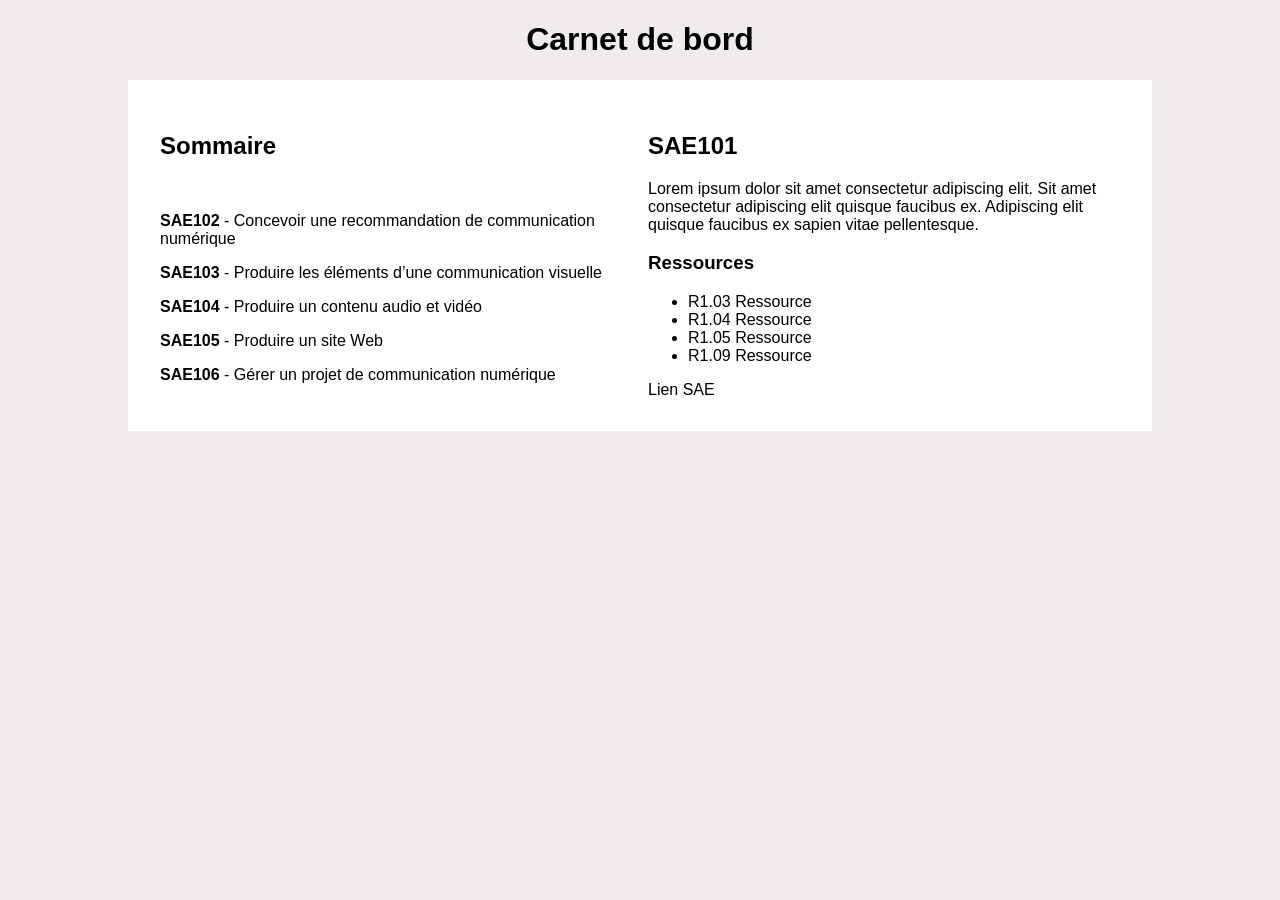
==== index.html @ c42015df "Update_19-11-25 Update" ====
<!DOCTYPE html>
<html lang="fr">
<head>
    <meta charset="UTF-8">
    <meta name="viewport" content="width=device-width, initial-scale=1.0">
    <title>Portfolio Clement</title>
    <link rel="stylesheet" href="styles/style.css">
</head>
<body>
    <header>
        <h1>Carnet de bord</h1>
    </header>
    <main>
        <div class="carnet">
            <div class="page_gauche">
                <h2>Sommaire</h2>
                <div onclick="affichage('SAE101')">
                    <a href="sae.html"></a>
                </div>
                <div>
                    <a href="#"><strong>SAE102</strong>  - Concevoir une recommandation de communication numérique</a>
                </div>
                <div>
                    <a href="#"><strong>SAE103</strong>  - Produire les éléments d’une communication visuelle</a>
                </div>
                <div>
                    <a href="#"><strong>SAE104</strong>  - Produire un contenu audio et vidéo</a>
                </div>
                <div>
                    <a href="#"><strong>SAE105</strong>  - Produire un site Web</a>
                </div>
                <div>
                    <a href="#"><strong>SAE106</strong>  - Gérer un projet de communication numérique</a>
                </div>
            </div>
            <!-- <div class="separateur"></div> -->
            <div class="page_droite">
                <h2>SAE101</h2>
                <p>Lorem ipsum dolor sit amet consectetur adipiscing elit. Sit amet consectetur adipiscing elit quisque faucibus ex. Adipiscing elit quisque faucibus ex sapien vitae pellentesque.</p>
                <!-- <div class="image img_101">
                    <img src="img/communication_numerique.jpg" alt="visuel SAE101">
                </div> -->
                <h3>Ressources</h3>
                <ul>
                    <li>R1.03 Ressource</li>
                    <li>R1.04 Ressource</li>
                    <li>R1.05 Ressource</li>
                    <li>R1.09 Ressource</li>
                </ul>
                <a href="#">
                    <div>Lien SAE</div>
                </a>
            </div>
        </div>
    </main>
    <script src="js/dataSAE.js"></script>
    <script src="js/script.js"></script>
</body>
</html>
---- styles/style.css ----
body {
    margin: 0;
    background-color: #F0ECEC;
    font-family: helvetica;
}

a {
    text-decoration: none;
    color: #000;
}

img {
    width: 100%;
}

h1 {
    text-align: center;
}

.carnet {
    background-color: #fff;
    margin: auto;
    margin-left: 128px;
    margin-right: 128px;
    padding: 32px;
    width: fit-content;
    display: flex;
    gap: 16px;
}

.page_gauche {
    width: 50%;
    display: flex;
    flex-direction: column;
    gap: 16px;
}

.page_droite {
    width: 50%;
}

.separateur {
    width: 8px;
    border: dotted 2px #000;
}

.img_101 {
    width: 128px;
}
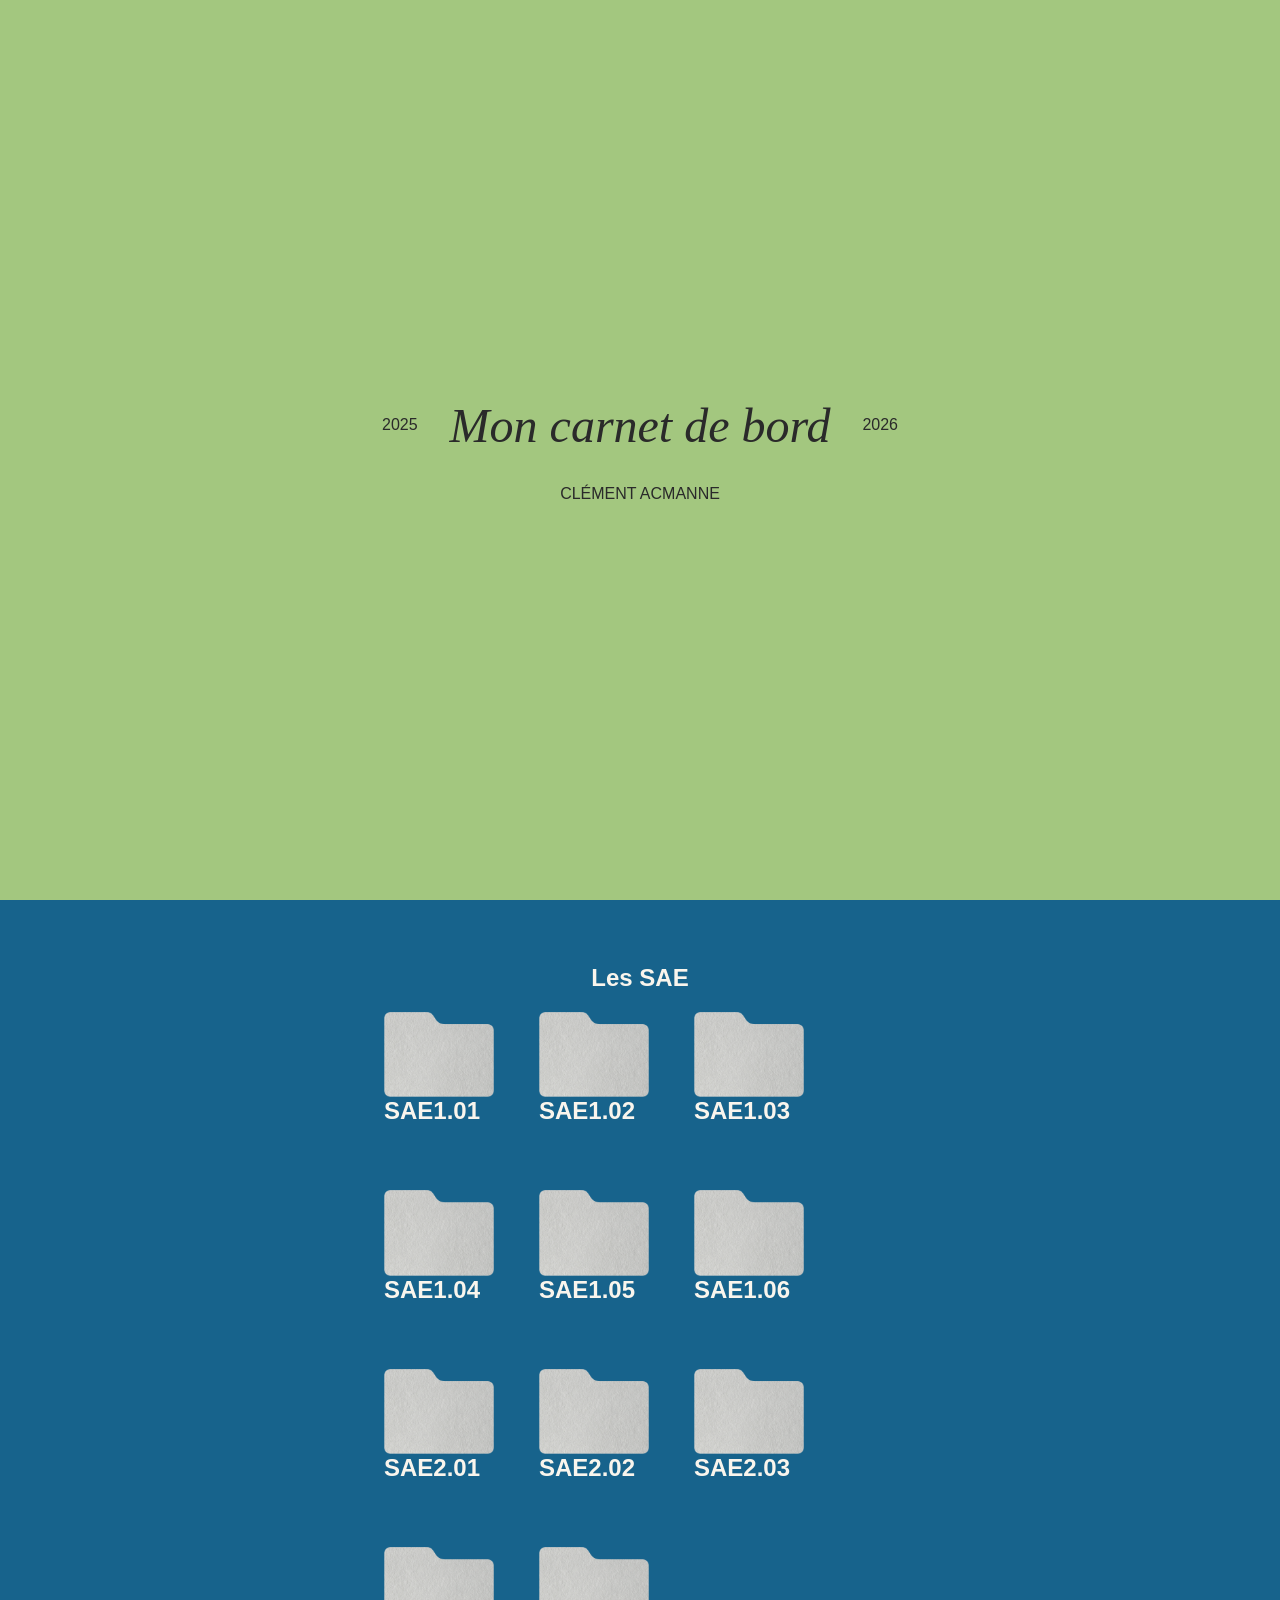
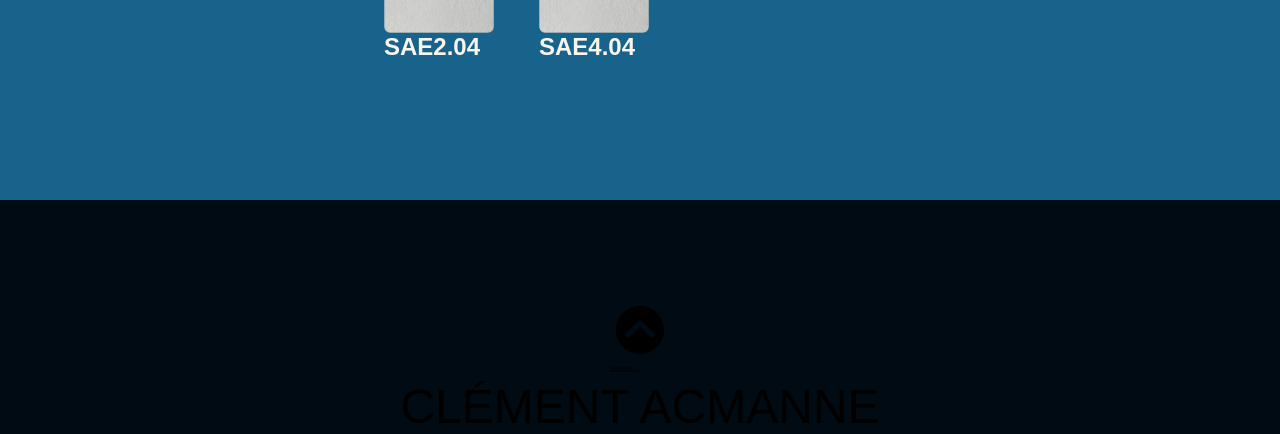
==== commit 56875bcb: "Update_30-11-25 Update" ====
--- a/index.html
+++ b/index.html
@@ -1,59 +1,55 @@
 <!DOCTYPE html>
 <html lang="fr">
+
 <head>
     <meta charset="UTF-8">
     <meta name="viewport" content="width=device-width, initial-scale=1.0">
-    <title>Portfolio Clement</title>
+    <title>Carnet de bord</title>
+    <link rel="preconnect" href="https://fonts.googleapis.com">
+    <link rel="preconnect" href="https://fonts.gstatic.com" crossorigin>
+    <link
+        href="https://fonts.googleapis.com/css2?family=DM+Sans:ital,opsz,wght@0,9..40,100..1000;1,9..40,100..1000&family=Playfair+Display:ital,wght@0,400..900;1,400..900&display=swap"
+        rel="stylesheet">
     <link rel="stylesheet" href="styles/style.css">
+    <link rel="stylesheet" href="styles/index.css">
 </head>
+
 <body>
-    <header>
-        <h1>Carnet de bord</h1>
-    </header>
-    <main>
-        <div class="carnet">
-            <div class="page_gauche">
-                <h2>Sommaire</h2>
-                <div onclick="affichage('SAE101')">
-                    <a href="sae.html"></a>
+    <header class="flex" id="scroll_haut">
+        <a href="#scroll_zone_sae">
+            <div class="zone_titre flex">
+                <div class="date">
+                    2025
                 </div>
-                <div>
-                    <a href="#"><strong>SAE102</strong>  - Concevoir une recommandation de communication numérique</a>
+                <div class="titre">
+                    Mon carnet de bord
                 </div>
-                <div>
-                    <a href="#"><strong>SAE103</strong>  - Produire les éléments d’une communication visuelle</a>
-                </div>
-                <div>
-                    <a href="#"><strong>SAE104</strong>  - Produire un contenu audio et vidéo</a>
-                </div>
-                <div>
-                    <a href="#"><strong>SAE105</strong>  - Produire un site Web</a>
-                </div>
-                <div>
-                    <a href="#"><strong>SAE106</strong>  - Gérer un projet de communication numérique</a>
+                <div class="date">
+                    2026
                 </div>
             </div>
-            <!-- <div class="separateur"></div> -->
-            <div class="page_droite">
-                <h2>SAE101</h2>
-                <p>Lorem ipsum dolor sit amet consectetur adipiscing elit. Sit amet consectetur adipiscing elit quisque faucibus ex. Adipiscing elit quisque faucibus ex sapien vitae pellentesque.</p>
-                <!-- <div class="image img_101">
-                    <img src="img/communication_numerique.jpg" alt="visuel SAE101">
-                </div> -->
-                <h3>Ressources</h3>
-                <ul>
-                    <li>R1.03 Ressource</li>
-                    <li>R1.04 Ressource</li>
-                    <li>R1.05 Ressource</li>
-                    <li>R1.09 Ressource</li>
-                </ul>
-                <a href="#">
-                    <div>Lien SAE</div>
-                </a>
-            </div>
+        </a>
+        <div class="nom">
+            CLÉMENT ACMANNE
+        </div>
+    </header>
+    <main id="scroll_zone_sae">
+        <h2 class="titre_zone_sae">Les SAE</h2>
+        <div class="zone_sae">
         </div>
     </main>
+    <footer>
+        <a href="#scroll_haut">
+            <div class="img_fleche_haut">
+                <img src="img/noun-up-3617611.svg" alt="">
+            </div>
+        </a>
+        <div class="nom_footer">
+            CLÉMENT ACMANNE
+        </div>
+    </footer>
     <script src="js/dataSAE.js"></script>
     <script src="js/script.js"></script>
 </body>
+
 </html>
--- a/styles/style.css
+++ b/styles/style.css
@@ -1,49 +1,31 @@
+html {
+    scroll-behavior: smooth;
+}
+
 body {
     margin: 0;
-    background-color: #F0ECEC;
-    font-family: helvetica;
+    font-family: "DM Sans", sans-serif;
+}
+
+h1 {
+    margin: 0;
+}
+
+.flex {
+    display: flex;
+    align-items: center;
+    gap: 32px;
 }
 
 a {
     text-decoration: none;
-    color: #000;
+    color: #F9F5ED;
+}
+
+h2 {
+    margin-top: 0px;
 }
 
 img {
     width: 100%;
 }
-
-h1 {
-    text-align: center;
-}
-
-.carnet {
-    background-color: #fff;
-    margin: auto;
-    margin-left: 128px;
-    margin-right: 128px;
-    padding: 32px;
-    width: fit-content;
-    display: flex;
-    gap: 16px;
-}
-
-.page_gauche {
-    width: 50%;
-    display: flex;
-    flex-direction: column;
-    gap: 16px;
-}
-
-.page_droite {
-    width: 50%;
-}
-
-.separateur {
-    width: 8px;
-    border: dotted 2px #000;
-}
-
-.img_101 {
-    width: 128px;
-}
--- a/styles/index.css
+++ b/styles/index.css
@@ -0,0 +1,68 @@
+header {
+    margin: auto;
+    justify-content: center;
+    flex-direction: column;
+    min-height: 100vh;
+    max-height: 100vh;
+    color: #2A2A2A;
+    /*background-color: #2A2A2A;*/
+    background-color: #A3C77F;
+    /*background-color: #F9F5ED;*/
+}
+
+header>a {
+    color: #2A2A2A;
+}
+
+main {
+    background-color: #17638C;
+    color: #F9F5ED;
+    min-height: 100vh;
+    max-height: 100vh;
+}
+
+.zone_sae {
+    display: flex;
+    justify-content:flex-start;
+    margin: auto;
+    gap: 45px;
+    width: 40%;
+    flex-wrap: wrap;
+}
+
+.titre_zone_sae {
+    padding-top: 64px;
+    text-align: center;
+}
+
+.img_dossier {
+    width: 110px;
+}
+
+.dossier {
+    display: flex;
+    flex-direction: column;
+    justify-content: center;
+}
+
+.titre {
+    font-family: "Playfair Display", serif;
+    font-style: italic;
+    font-size: 48px;
+}
+
+footer {
+    padding: 100px 100px 0px 100px;
+    background-color: #010B13;
+}
+
+.nom_footer {
+    font-size: 48px;
+    text-align: center;
+    margin: 0px;
+}
+
+.img_fleche_haut {
+    width: 60px;
+    margin: auto;
+}
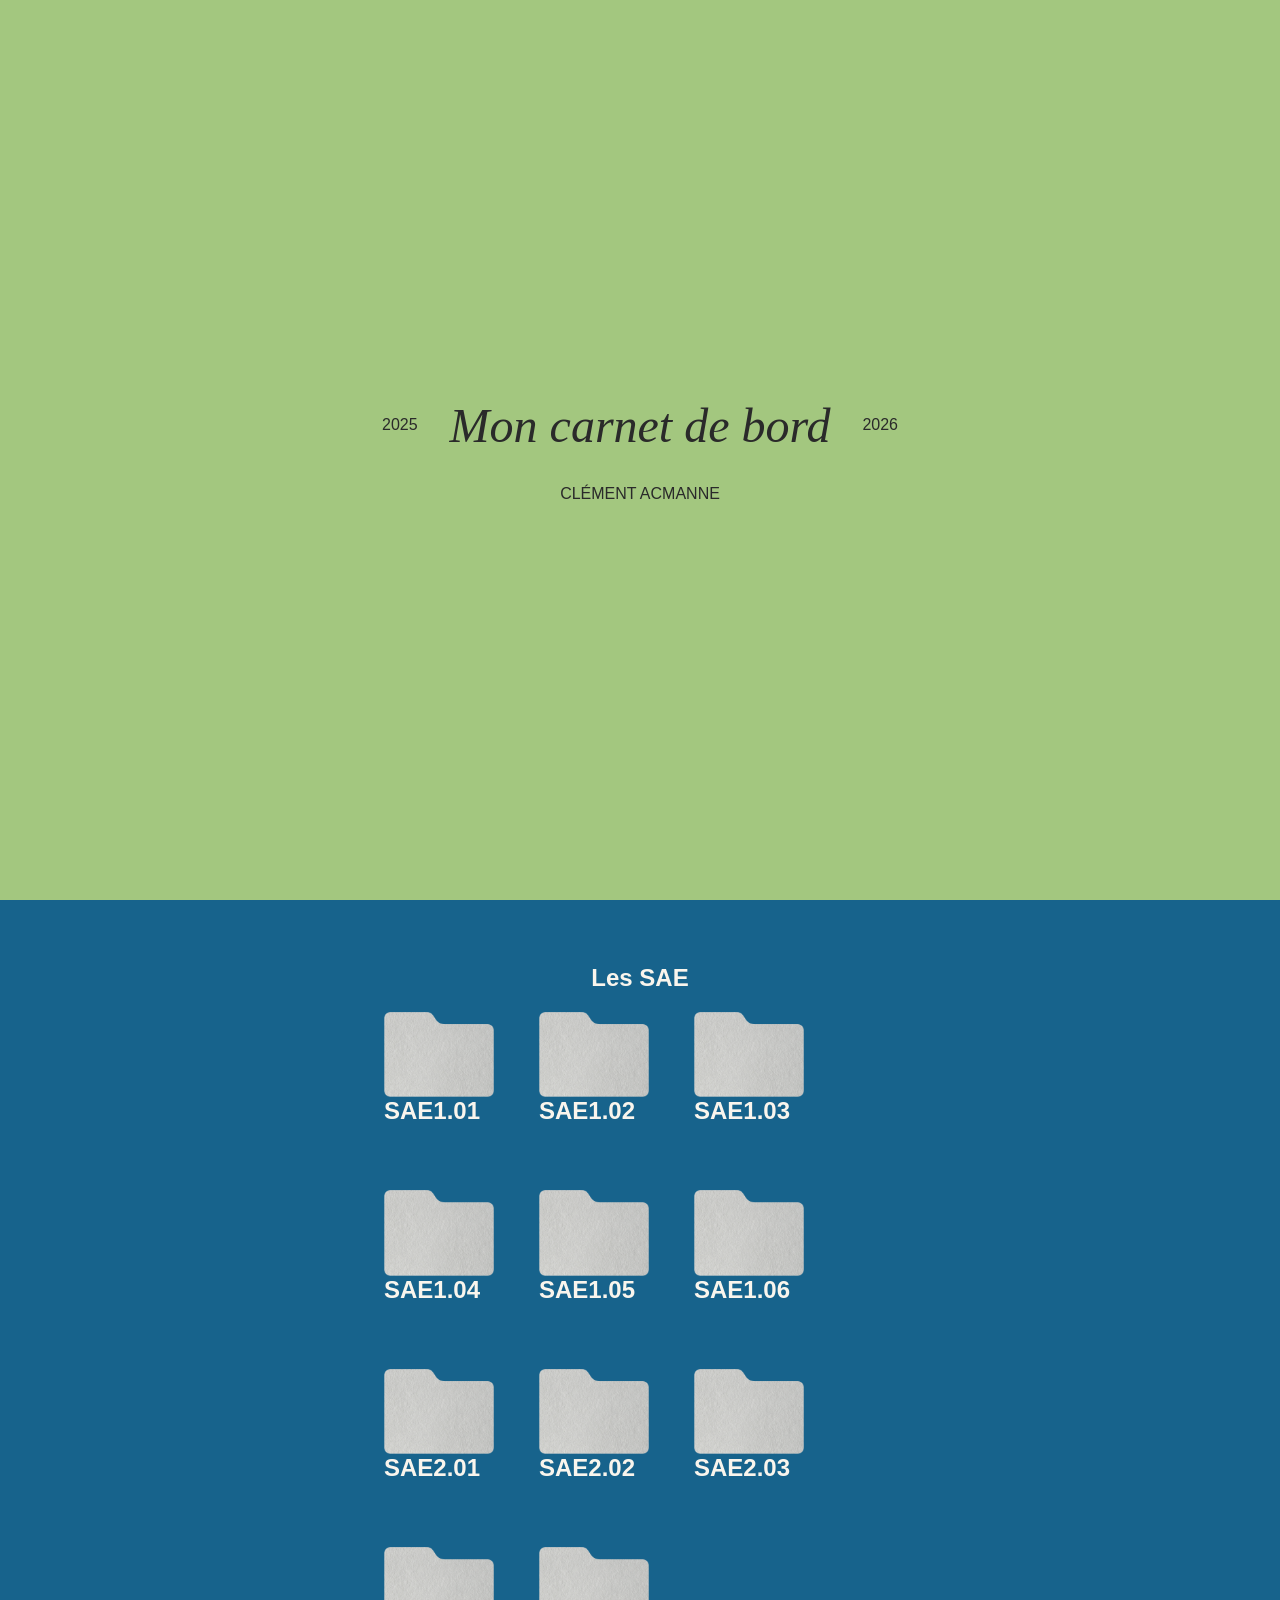
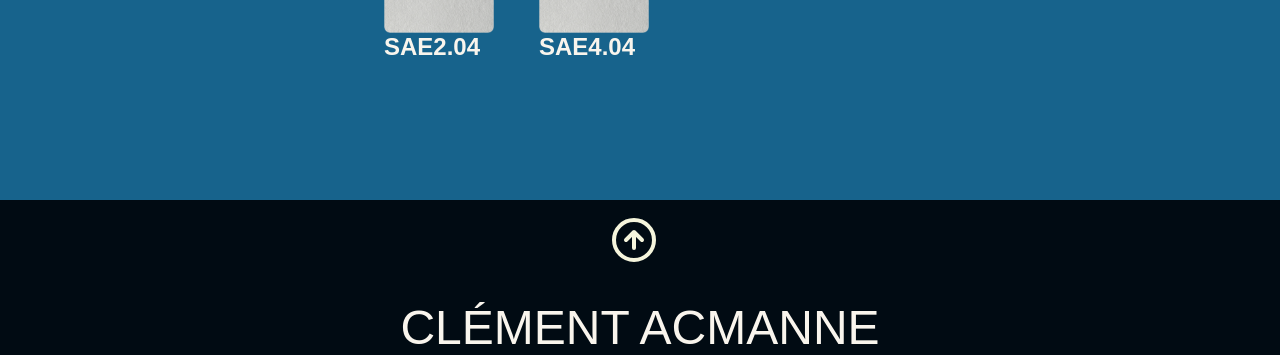
==== commit 2da76efc: "Update_04-12-2025 update" ====
--- a/index.html
+++ b/index.html
@@ -41,7 +41,7 @@
     <footer>
         <a href="#scroll_haut">
             <div class="img_fleche_haut">
-                <img src="img/noun-up-3617611.svg" alt="">
+               <svg xmlns="http://www.w3.org/2000/svg" width="48" height="48" viewBox="0 0 24 24" fill="none" stroke="#F5F5DC" stroke-width="2" stroke-linecap="round" stroke-linejoin="round"><circle cx="12" cy="12" r="10"/><path d="M16 12l-4-4-4 4M12 16V9"/></svg> 
             </div>
         </a>
         <div class="nom_footer">
--- a/styles/index.css
+++ b/styles/index.css
@@ -23,7 +23,7 @@
 
 .zone_sae {
     display: flex;
-    justify-content:flex-start;
+    justify-content: flex-start;
     margin: auto;
     gap: 45px;
     width: 40%;
@@ -39,6 +39,14 @@
     width: 110px;
 }
 
+.img_dossier:hover {
+    box-shadow: 1px 1px 3px rgba(255, 255, 255, 0.03),
+        4px 4px 11px rgba(255, 255, 255, 0.06),
+        9px 9px 24px rgba(255, 255, 255, 0.08),
+        16px 16px 42px rgba(255, 255, 255, 0.11),
+        25px 25px 66px rgba(255, 255, 255, 0.14);
+}
+
 .dossier {
     display: flex;
     flex-direction: column;
@@ -52,8 +60,9 @@
 }
 
 footer {
-    padding: 100px 100px 0px 100px;
+    padding: 16px 100px 0px 100px;
     background-color: #010B13;
+    color: #F9F5ED;
 }
 
 .nom_footer {
@@ -65,4 +74,5 @@
 .img_fleche_haut {
     width: 60px;
     margin: auto;
+    margin-bottom: 32px;
 }
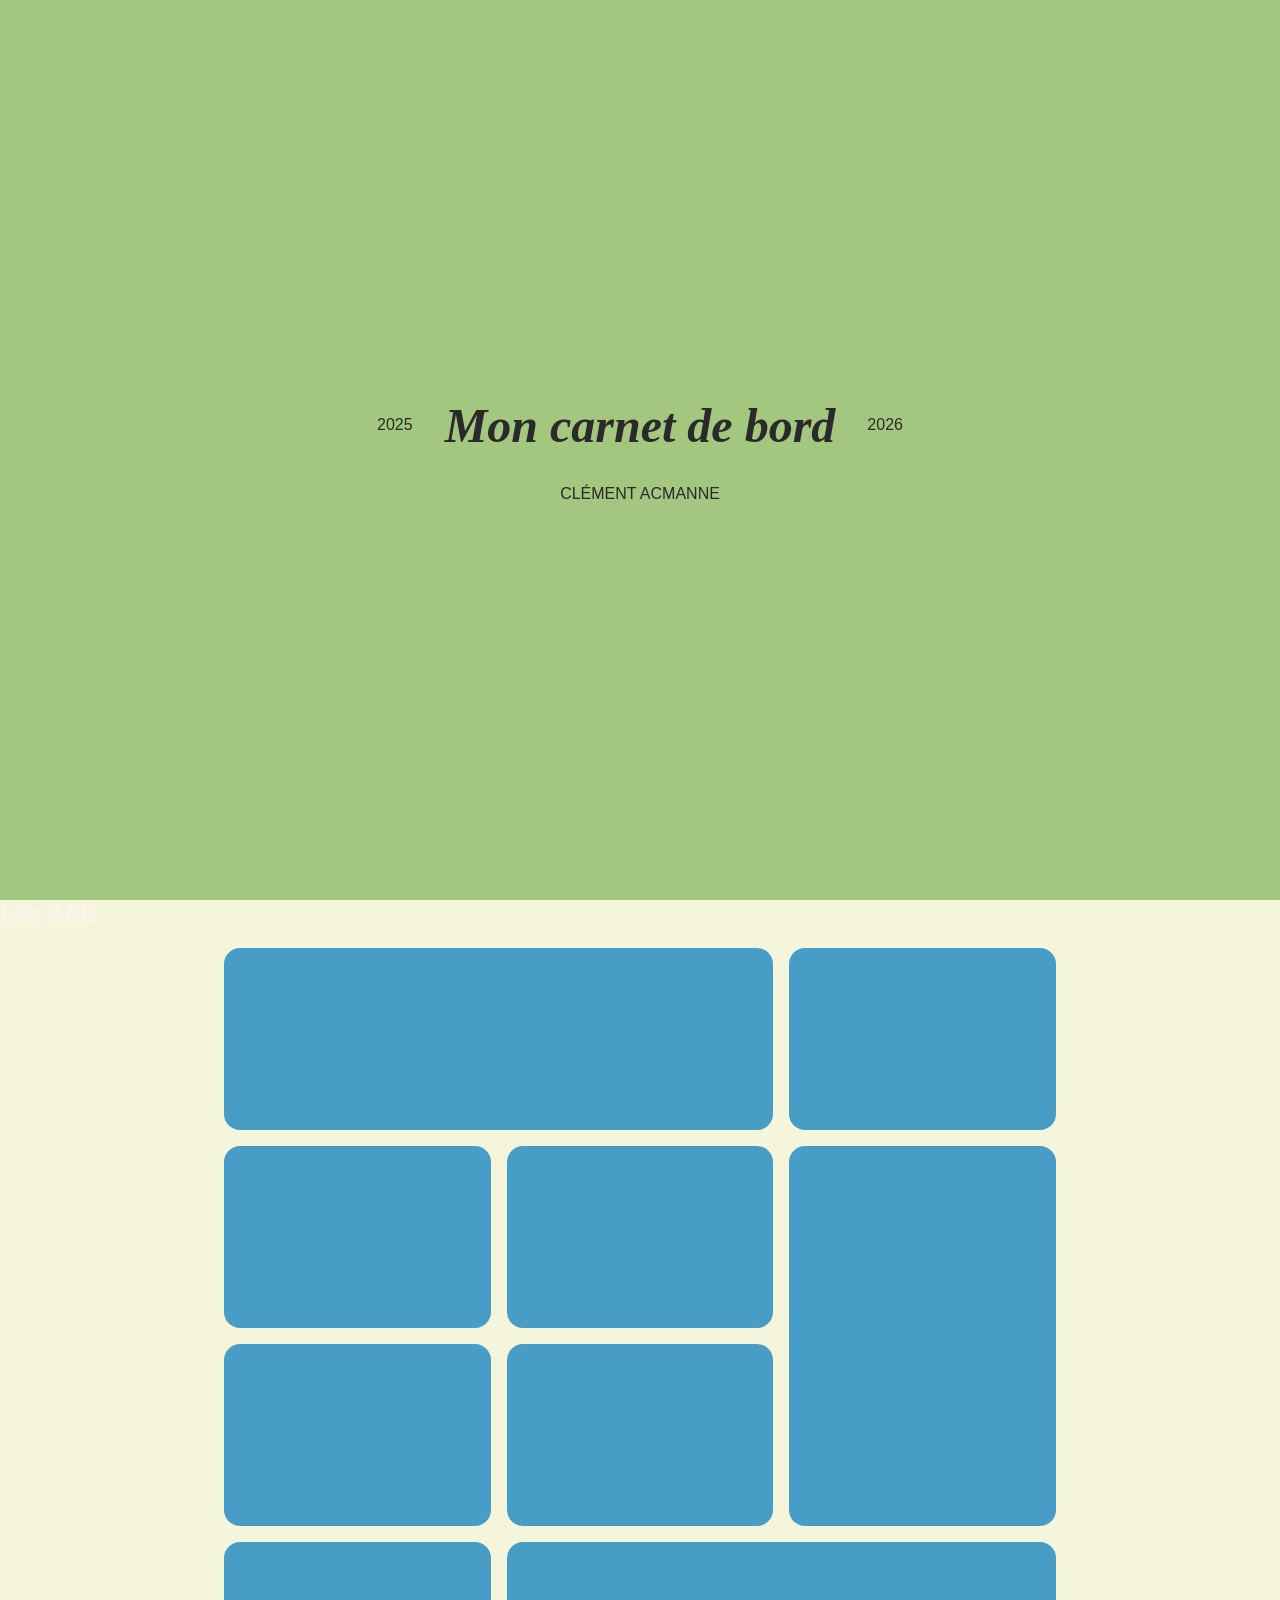
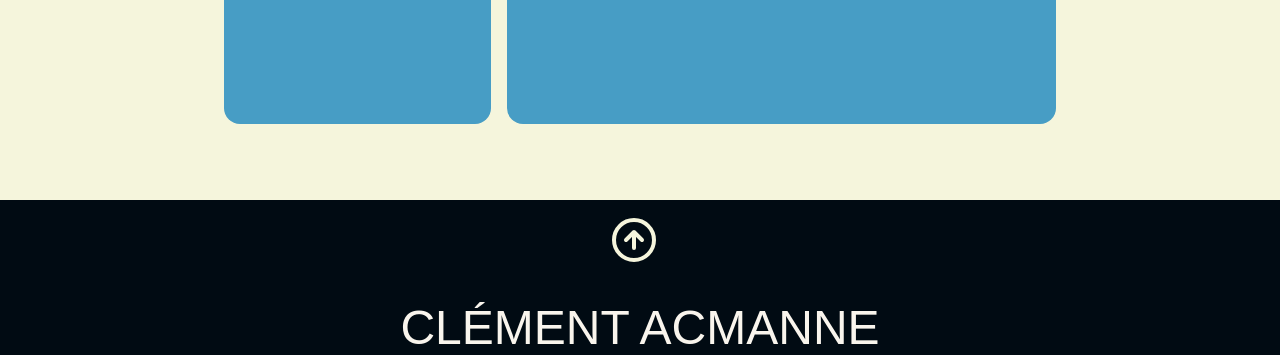
==== commit 03c639e0: "update_25-12-2025 update..." ====
--- a/index.html
+++ b/index.html
@@ -21,9 +21,7 @@
                 <div class="date">
                     2025
                 </div>
-                <div class="titre">
-                    Mon carnet de bord
-                </div>
+                <h1>Mon carnet de bord</h1>
                 <div class="date">
                     2026
                 </div>
@@ -35,7 +33,17 @@
     </header>
     <main id="scroll_zone_sae">
         <h2 class="titre_zone_sae">Les SAE</h2>
-        <div class="zone_sae">
+        <div class="zone_sae"></div>
+        <div class="grille_sae">
+            <div class="case bandeau"></div>
+            <div class="case compacte"></div>
+            <div class="case compacte"></div>
+            <div class="case compacte"></div>
+            <div class="case portrait"></div>
+            <div class="case compacte"></div>
+            <div class="case compacte"></div>
+            <div class="case compacte"></div>
+            <div class="case bandeau"></div>
         </div>
     </main>
     <footer>
--- a/styles/index.css
+++ b/styles/index.css
@@ -1,7 +1,8 @@
 header {
-    margin: auto;
+    display: flex;
     justify-content: center;
     flex-direction: column;
+    margin: auto;
     min-height: 100vh;
     max-height: 100vh;
     color: #2A2A2A;
@@ -14,19 +15,27 @@
     color: #2A2A2A;
 }
 
+h1 {
+    font-family: "Playfair Display", serif;
+    font-style: italic;
+    font-size: 48px;
+}
+
 main {
-    background-color: #17638C;
+    background-color: #F5F5DC;
+    /*background-image: linear-gradient(#A3C77F,#17638C);*/
     color: #F9F5ED;
     min-height: 100vh;
-    max-height: 100vh;
+    max-height: fit-content;
 }
 
+/*
 .zone_sae {
     display: flex;
     justify-content: flex-start;
     margin: auto;
     gap: 45px;
-    width: 40%;
+    width: 50%;
     flex-wrap: wrap;
 }
 
@@ -40,11 +49,7 @@
 }
 
 .img_dossier:hover {
-    box-shadow: 1px 1px 3px rgba(255, 255, 255, 0.03),
-        4px 4px 11px rgba(255, 255, 255, 0.06),
-        9px 9px 24px rgba(255, 255, 255, 0.08),
-        16px 16px 42px rgba(255, 255, 255, 0.11),
-        25px 25px 66px rgba(255, 255, 255, 0.14);
+    filter: drop-shadow(3px 5px 11px #f9f5ed);
 }
 
 .dossier {
@@ -52,11 +57,40 @@
     flex-direction: column;
     justify-content: center;
 }
+*/
+/****************************/
+/*     Zone SAE             */
+/****************************/
 
-.titre {
-    font-family: "Playfair Display", serif;
-    font-style: italic;
-    font-size: 48px;
+.grille_sae {
+    margin: 0 auto;
+    display: grid;
+    grid-template-columns: repeat(3, 1fr);
+    gap: 16px;
+    grid-auto-rows: 50px;
+    width: 65vw;
+}
+
+.case {
+    background-color:#479dc5;
+    padding: 8px;
+    border-radius: 16px;
+    display: flex;
+}
+
+.compacte {
+    grid-row: span 3;
+    grid-column: span 1;
+}
+
+.portrait {
+    grid-row: span 6;
+    grid-column: span 1;
+}
+
+.bandeau {
+    grid-row: span 3;
+    grid-column: span 2;
 }
 
 footer {
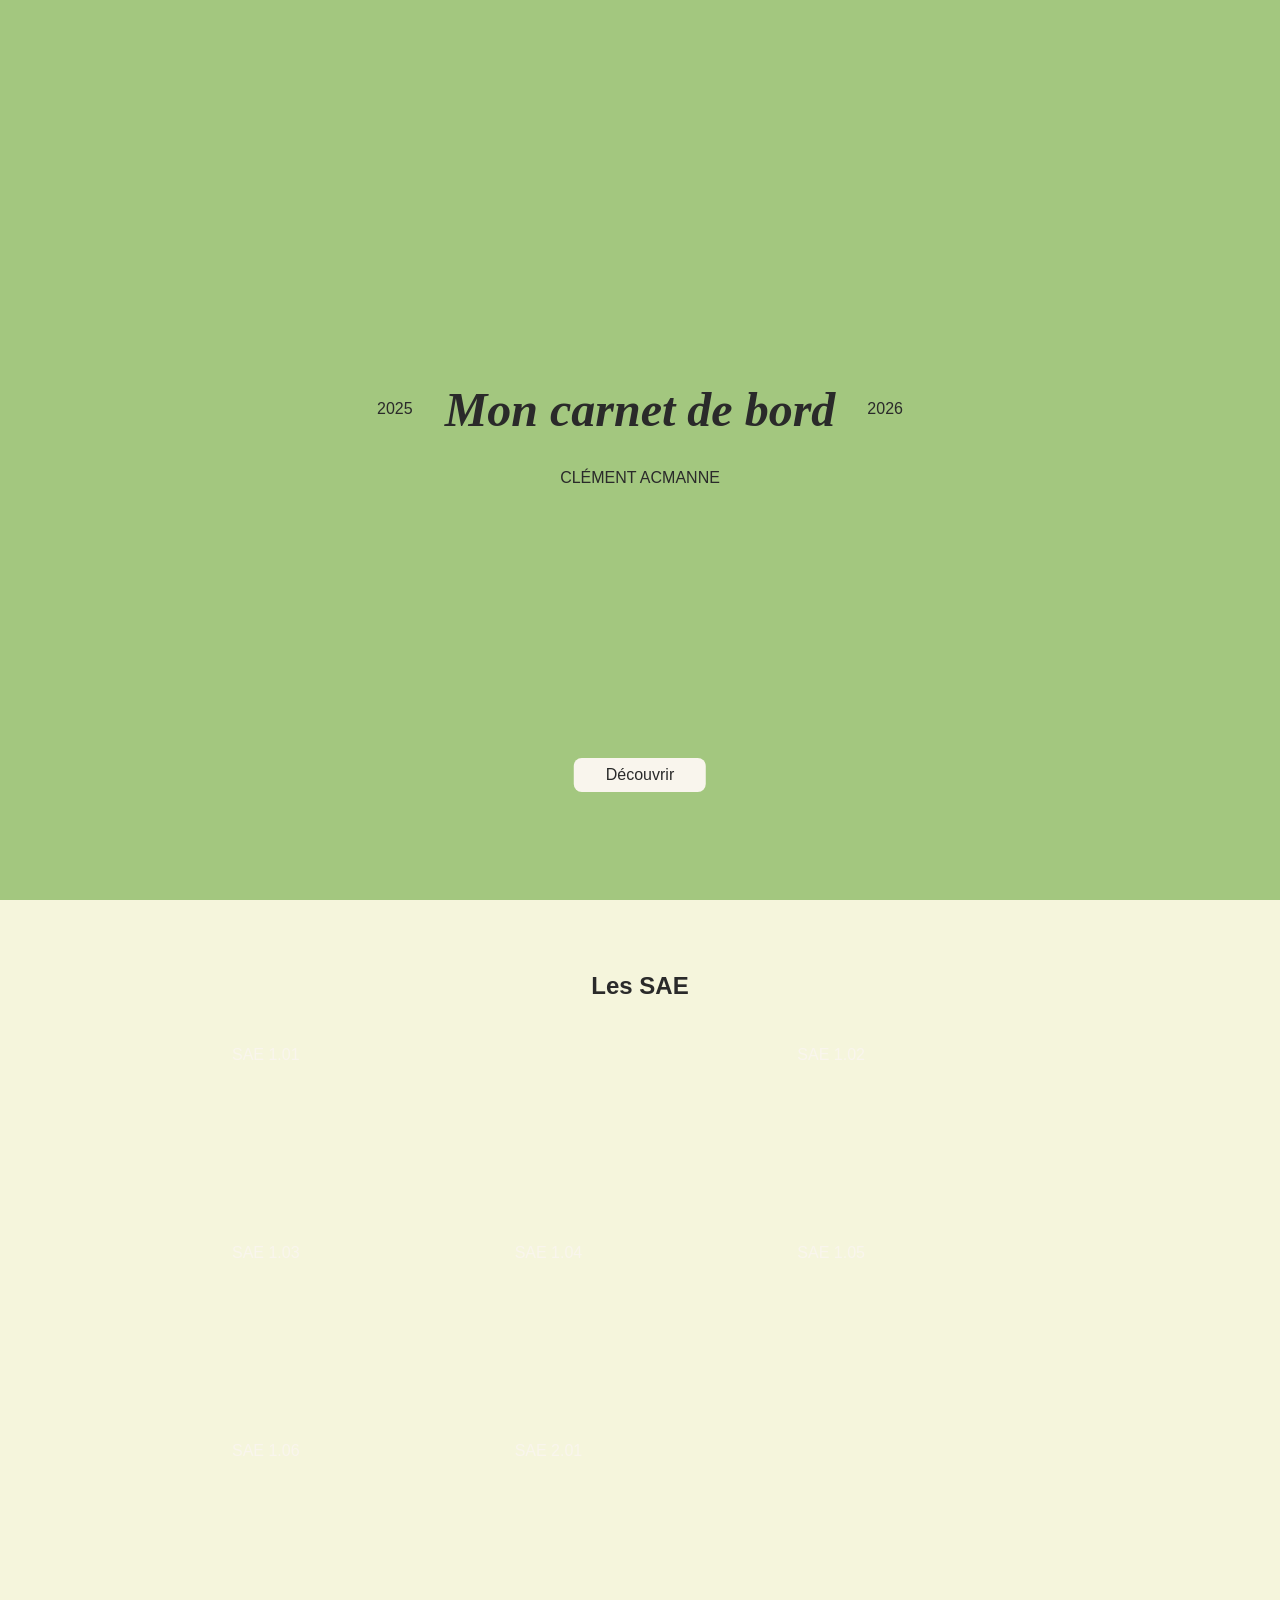
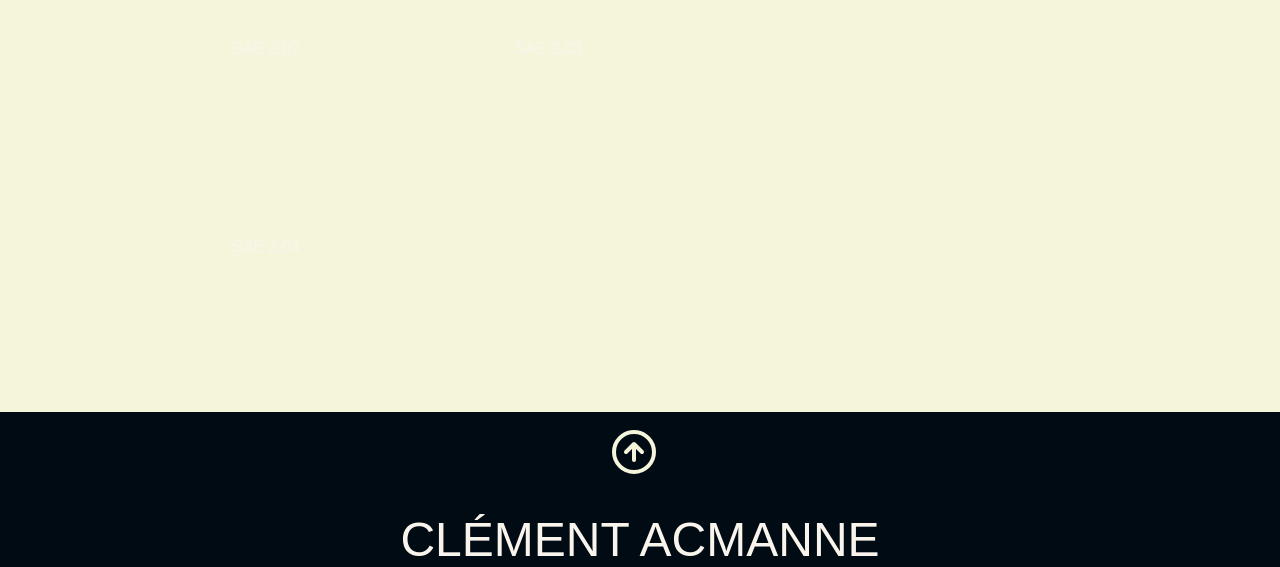
==== commit f37489ee: "update_25-12-2025-21h30 Update" ====
--- a/index.html
+++ b/index.html
@@ -15,49 +15,83 @@
 </head>
 
 <body>
-    <header class="flex" id="scroll_haut">
-        <a href="#scroll_zone_sae">
-            <div class="zone_titre flex">
-                <div class="date">
-                    2025
-                </div>
-                <h1>Mon carnet de bord</h1>
-                <div class="date">
-                    2026
-                </div>
+
+    <header class="flex" id="header">
+        <div class="zone_titre flex">
+            <div>
+                2025
+            </div>
+            <h1>Mon carnet de bord</h1>
+            <div>
+                2026
+            </div>
+        </div>
+        <div>
+            CLÉMENT ACMANNE
+        </div>
+        <a href="#zone_sae">
+            <div class="bouton_decouvrir">
+                Découvrir
             </div>
         </a>
-        <div class="nom">
-            CLÉMENT ACMANNE
-        </div>
+
     </header>
-    <main id="scroll_zone_sae">
+
+    <main id="zone_sae">
         <h2 class="titre_zone_sae">Les SAE</h2>
         <div class="zone_sae"></div>
         <div class="grille_sae">
-            <div class="case bandeau"></div>
-            <div class="case compacte"></div>
-            <div class="case compacte"></div>
-            <div class="case compacte"></div>
-            <div class="case portrait"></div>
-            <div class="case compacte"></div>
-            <div class="case compacte"></div>
-            <div class="case compacte"></div>
-            <div class="case bandeau"></div>
+            <a href="sae.html?sae=SAE1.01" class="case bandeau">
+                SAE 1.01
+            </a>
+            <a href="sae.html?sae=SAE1.02" class="case compacte">
+                SAE 1.02
+            </a>
+            <a href="sae.html?sae=SAE1.03" class="case compacte">
+                SAE 1.03
+            </a>
+            <a href="sae.html?sae=SAE1.04" class="case compacte">
+                SAE 1.04
+            </a>
+            <a href="sae.html?sae=SAE1.05" class="case portrait">
+                SAE 1.05
+            </a>
+            <a href="sae.html?sae=SAE1.06" class="case compacte">
+                SAE 1.06
+            </a>
+            <a href="sae.html?sae=SAE2.01" class="case compacte">
+                SAE 2.01
+            </a>
+            <a href="sae.html?sae=SAE2.02" class="case compacte">
+                SAE 2.02
+            </a>
+            <a href="sae.html?sae=SAE2.03" class="case bandeau">
+                SAE 2.03
+            </a>
+            <a href="sae.html?sae=SAE2.04" class="case bandeau">
+                SAE 2.04
+            </a>
         </div>
     </main>
+
     <footer>
-        <a href="#scroll_haut">
+        <a href="#header">
             <div class="img_fleche_haut">
-               <svg xmlns="http://www.w3.org/2000/svg" width="48" height="48" viewBox="0 0 24 24" fill="none" stroke="#F5F5DC" stroke-width="2" stroke-linecap="round" stroke-linejoin="round"><circle cx="12" cy="12" r="10"/><path d="M16 12l-4-4-4 4M12 16V9"/></svg> 
+                <svg xmlns="http://www.w3.org/2000/svg" width="48" height="48" viewBox="0 0 24 24" fill="none"
+                    stroke="#F5F5DC" stroke-width="2" stroke-linecap="round" stroke-linejoin="round">
+                    <circle cx="12" cy="12" r="10" />
+                    <path d="M16 12l-4-4-4 4M12 16V9" />
+                </svg>
             </div>
         </a>
         <div class="nom_footer">
             CLÉMENT ACMANNE
         </div>
     </footer>
+
     <script src="js/dataSAE.js"></script>
     <script src="js/script.js"></script>
+
 </body>
 
 </html>
--- a/styles/style.css
+++ b/styles/style.css
@@ -11,11 +11,13 @@
     margin: 0;
 }
 
+
 .flex {
     display: flex;
     align-items: center;
     gap: 32px;
 }
+
 
 a {
     text-decoration: none;
--- a/styles/index.css
+++ b/styles/index.css
@@ -1,14 +1,20 @@
+/****************************/
+/*          HEADER          */
+/****************************/
+
 header {
     display: flex;
     justify-content: center;
     flex-direction: column;
     margin: auto;
+    margin-top: auto;
     min-height: 100vh;
     max-height: 100vh;
     color: #2A2A2A;
     /*background-color: #2A2A2A;*/
     background-color: #A3C77F;
     /*background-color: #F9F5ED;*/
+    position: relative;
 }
 
 header>a {
@@ -21,12 +27,39 @@
     font-size: 48px;
 }
 
+.bouton_decouvrir {
+    background-color: #F9F5ED;
+    border-radius: 8px;
+    padding: 8px 32px;
+    position: absolute;
+    bottom: 12vh;
+    /* Technique pour centrer le bouton en position absolute */
+    left: 50%;
+    transform: translateX(-50%);
+}
+
+.bouton_decouvrir:hover {
+    box-shadow:
+        inset 0px 4px 6px 3px rgba(0, 0, 0, 0.1);
+}
+
+/****************************/
+/*        Zone SAE          */
+/****************************/
+
 main {
     background-color: #F5F5DC;
     /*background-image: linear-gradient(#A3C77F,#17638C);*/
     color: #F9F5ED;
     min-height: 100vh;
     max-height: fit-content;
+}
+
+.titre_zone_sae {
+    padding-top: 8vh;
+    padding-bottom: 2vh;
+    text-align: center;
+    color: #2A2A2A;
 }
 
 /*
@@ -37,11 +70,6 @@
     gap: 45px;
     width: 50%;
     flex-wrap: wrap;
-}
-
-.titre_zone_sae {
-    padding-top: 64px;
-    text-align: center;
 }
 
 .img_dossier {
@@ -58,9 +86,6 @@
     justify-content: center;
 }
 */
-/****************************/
-/*     Zone SAE             */
-/****************************/
 
 .grille_sae {
     margin: 0 auto;
@@ -72,7 +97,8 @@
 }
 
 .case {
-    background-color:#479dc5;
+    background-image: url("../img/paper_texture_bleu166088.png");
+    background-size:auto;
     padding: 8px;
     border-radius: 16px;
     display: flex;
@@ -93,6 +119,10 @@
     grid-column: span 2;
 }
 
+/****************************/
+/*          FOOTER          */
+/****************************/
+
 footer {
     padding: 16px 100px 0px 100px;
     background-color: #010B13;
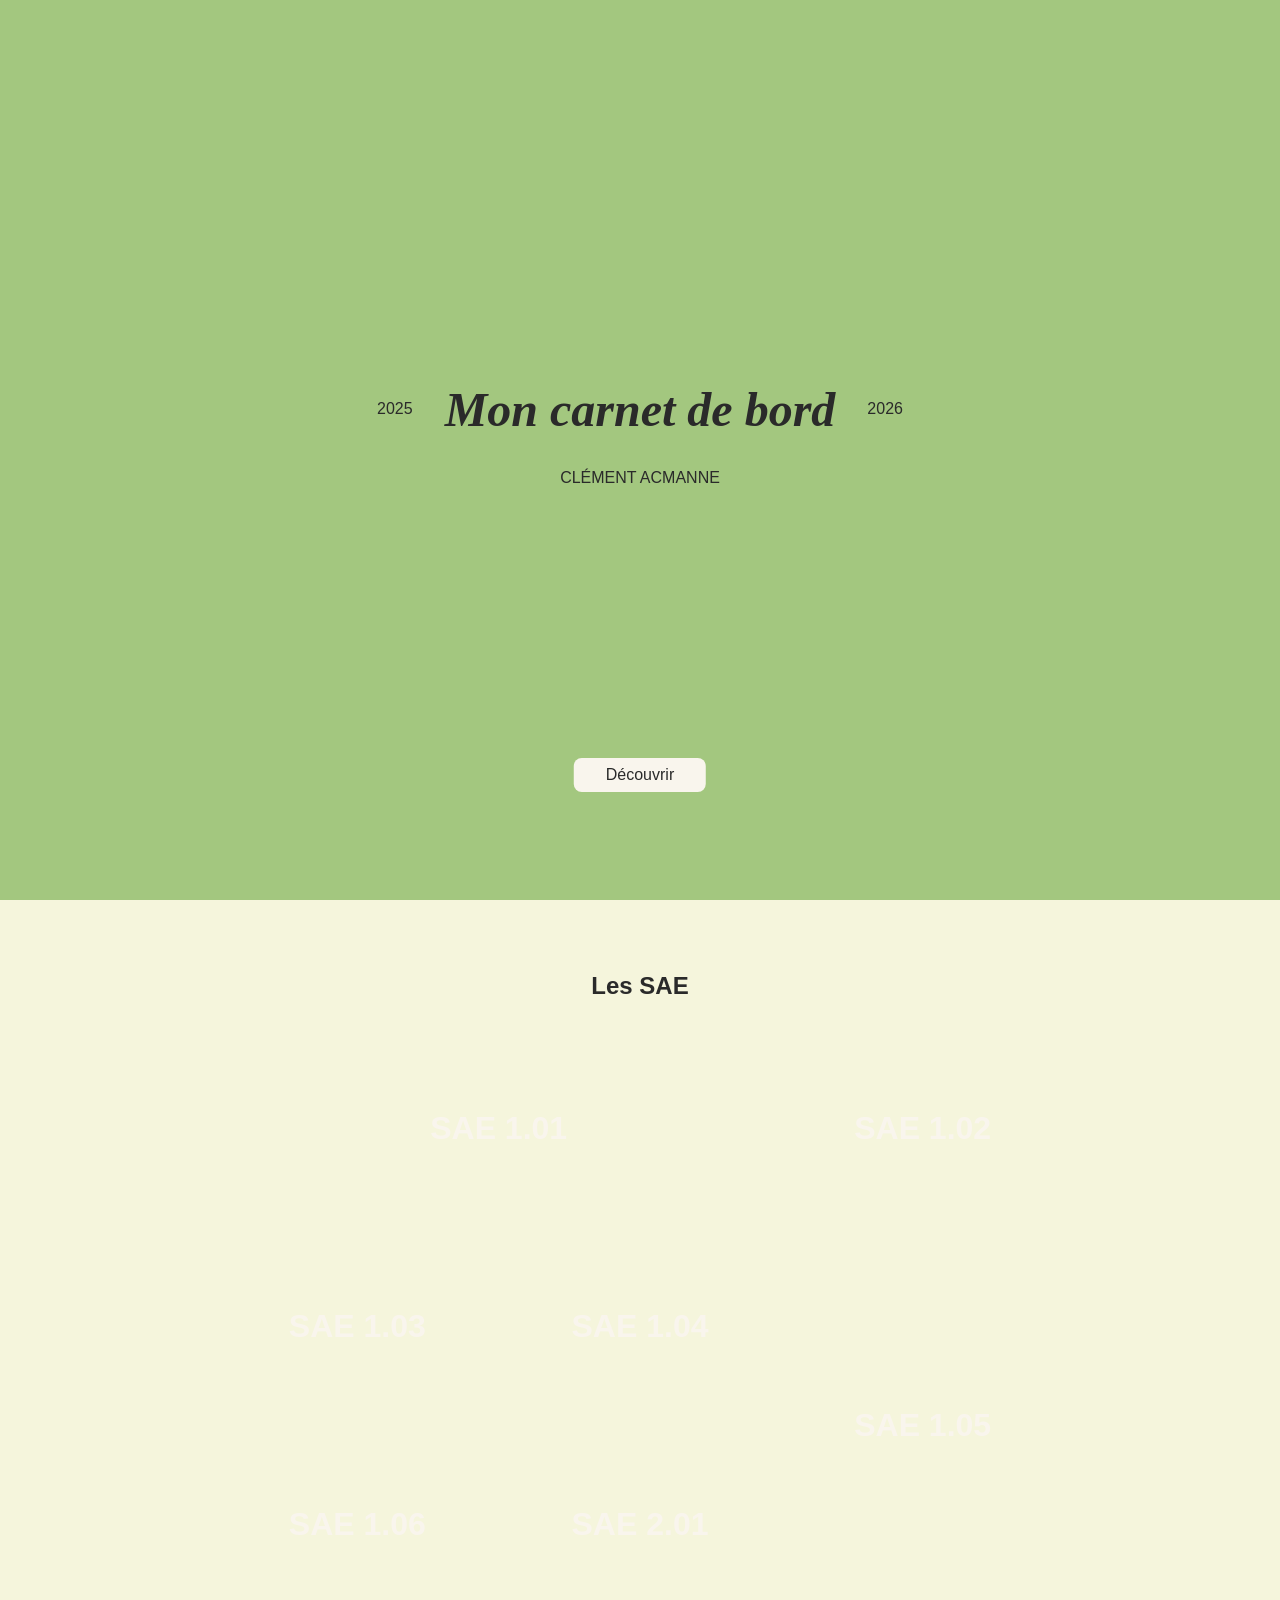
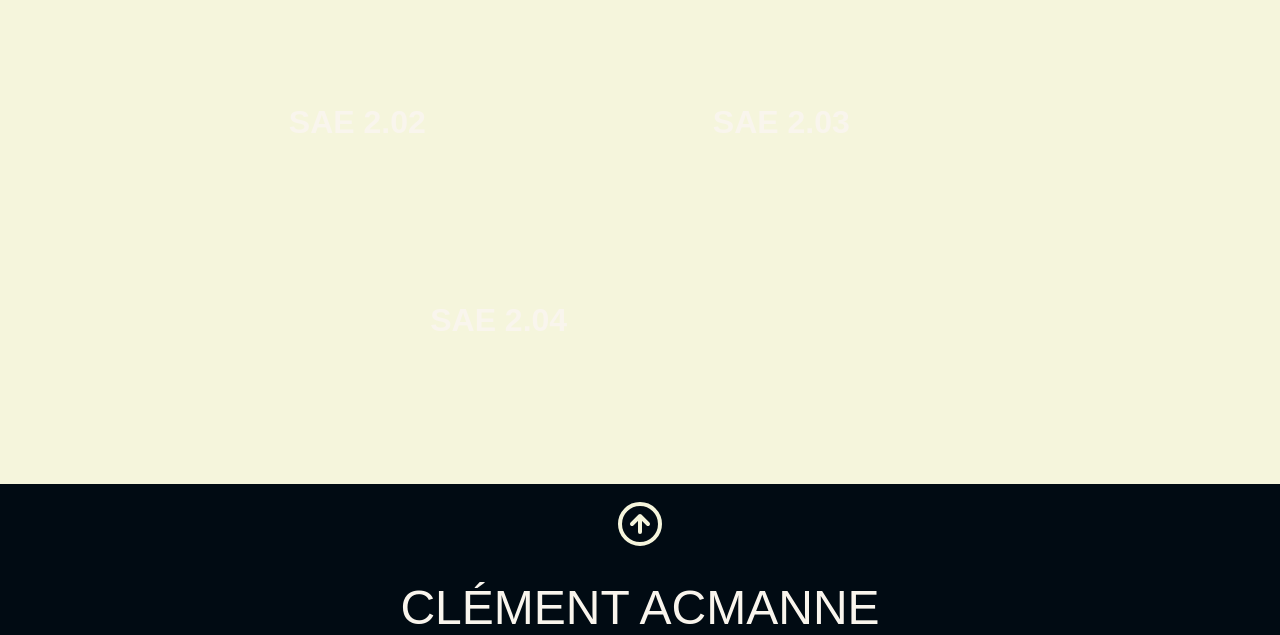
==== commit f421b817: "update_05-01-2025" ====
--- a/index.html
+++ b/index.html
@@ -38,7 +38,7 @@
     </header>
 
     <main id="zone_sae">
-        <h2 class="titre_zone_sae">Les SAE</h2>
+        <h2>Les SAE</h2>
         <div class="zone_sae"></div>
         <div class="grille_sae">
             <a href="sae.html?sae=SAE1.01" class="case bandeau">
@@ -76,7 +76,7 @@
 
     <footer>
         <a href="#header">
-            <div class="img_fleche_haut">
+            <div class="back_to_top flex">
                 <svg xmlns="http://www.w3.org/2000/svg" width="48" height="48" viewBox="0 0 24 24" fill="none"
                     stroke="#F5F5DC" stroke-width="2" stroke-linecap="round" stroke-linejoin="round">
                     <circle cx="12" cy="12" r="10" />
--- a/styles/style.css
+++ b/styles/style.css
@@ -31,3 +31,29 @@
 img {
     width: 100%;
 }
+
+/****************************/
+/*          FOOTER          */
+/****************************/
+
+footer {
+    padding: 16px 100px 0px 100px;
+    background-color: #010B13;
+    color: #F9F5ED;
+}
+
+.nom_footer {
+    font-size: 48px;
+    text-align: center;
+    margin: 0px;
+}
+
+footer>a {
+    display: block;
+    width : fit-content;
+    margin: 0 auto;
+}
+
+.back_to_top {
+    margin-bottom: 32px;
+}
--- a/styles/index.css
+++ b/styles/index.css
@@ -11,9 +11,7 @@
     min-height: 100vh;
     max-height: 100vh;
     color: #2A2A2A;
-    /*background-color: #2A2A2A;*/
     background-color: #A3C77F;
-    /*background-color: #F9F5ED;*/
     position: relative;
 }
 
@@ -49,43 +47,21 @@
 
 main {
     background-color: #F5F5DC;
-    /*background-image: linear-gradient(#A3C77F,#17638C);*/
     color: #F9F5ED;
     min-height: 100vh;
     max-height: fit-content;
 }
 
-.titre_zone_sae {
+h2 {
     padding-top: 8vh;
     padding-bottom: 2vh;
     text-align: center;
     color: #2A2A2A;
 }
 
-/*
-.zone_sae {
-    display: flex;
-    justify-content: flex-start;
-    margin: auto;
-    gap: 45px;
-    width: 50%;
-    flex-wrap: wrap;
+.grille_sae {
+    padding-bottom: 8vh;
 }
-
-.img_dossier {
-    width: 110px;
-}
-
-.img_dossier:hover {
-    filter: drop-shadow(3px 5px 11px #f9f5ed);
-}
-
-.dossier {
-    display: flex;
-    flex-direction: column;
-    justify-content: center;
-}
-*/
 
 .grille_sae {
     margin: 0 auto;
@@ -97,11 +73,24 @@
 }
 
 .case {
-    background-image: url("../img/paper_texture_bleu166088.png");
-    background-size:auto;
+    background-image: url("../img/paper_texture_blue.png");
+    background-size: auto;
     padding: 8px;
     border-radius: 16px;
     display: flex;
+    justify-content: center;
+    align-items: center;
+
+    /* Style du texte */
+    font-weight: bold;
+    font-size: 32px;
+
+    transition: transform 0.2s ease;
+}
+
+.case:hover {
+    transform: scale(1.02);
+    filter: brightness(1.1);
 }
 
 .compacte {
@@ -117,26 +106,4 @@
 .bandeau {
     grid-row: span 3;
     grid-column: span 2;
-}
-
-/****************************/
-/*          FOOTER          */
-/****************************/
-
-footer {
-    padding: 16px 100px 0px 100px;
-    background-color: #010B13;
-    color: #F9F5ED;
-}
-
-.nom_footer {
-    font-size: 48px;
-    text-align: center;
-    margin: 0px;
-}
-
-.img_fleche_haut {
-    width: 60px;
-    margin: auto;
-    margin-bottom: 32px;
 }
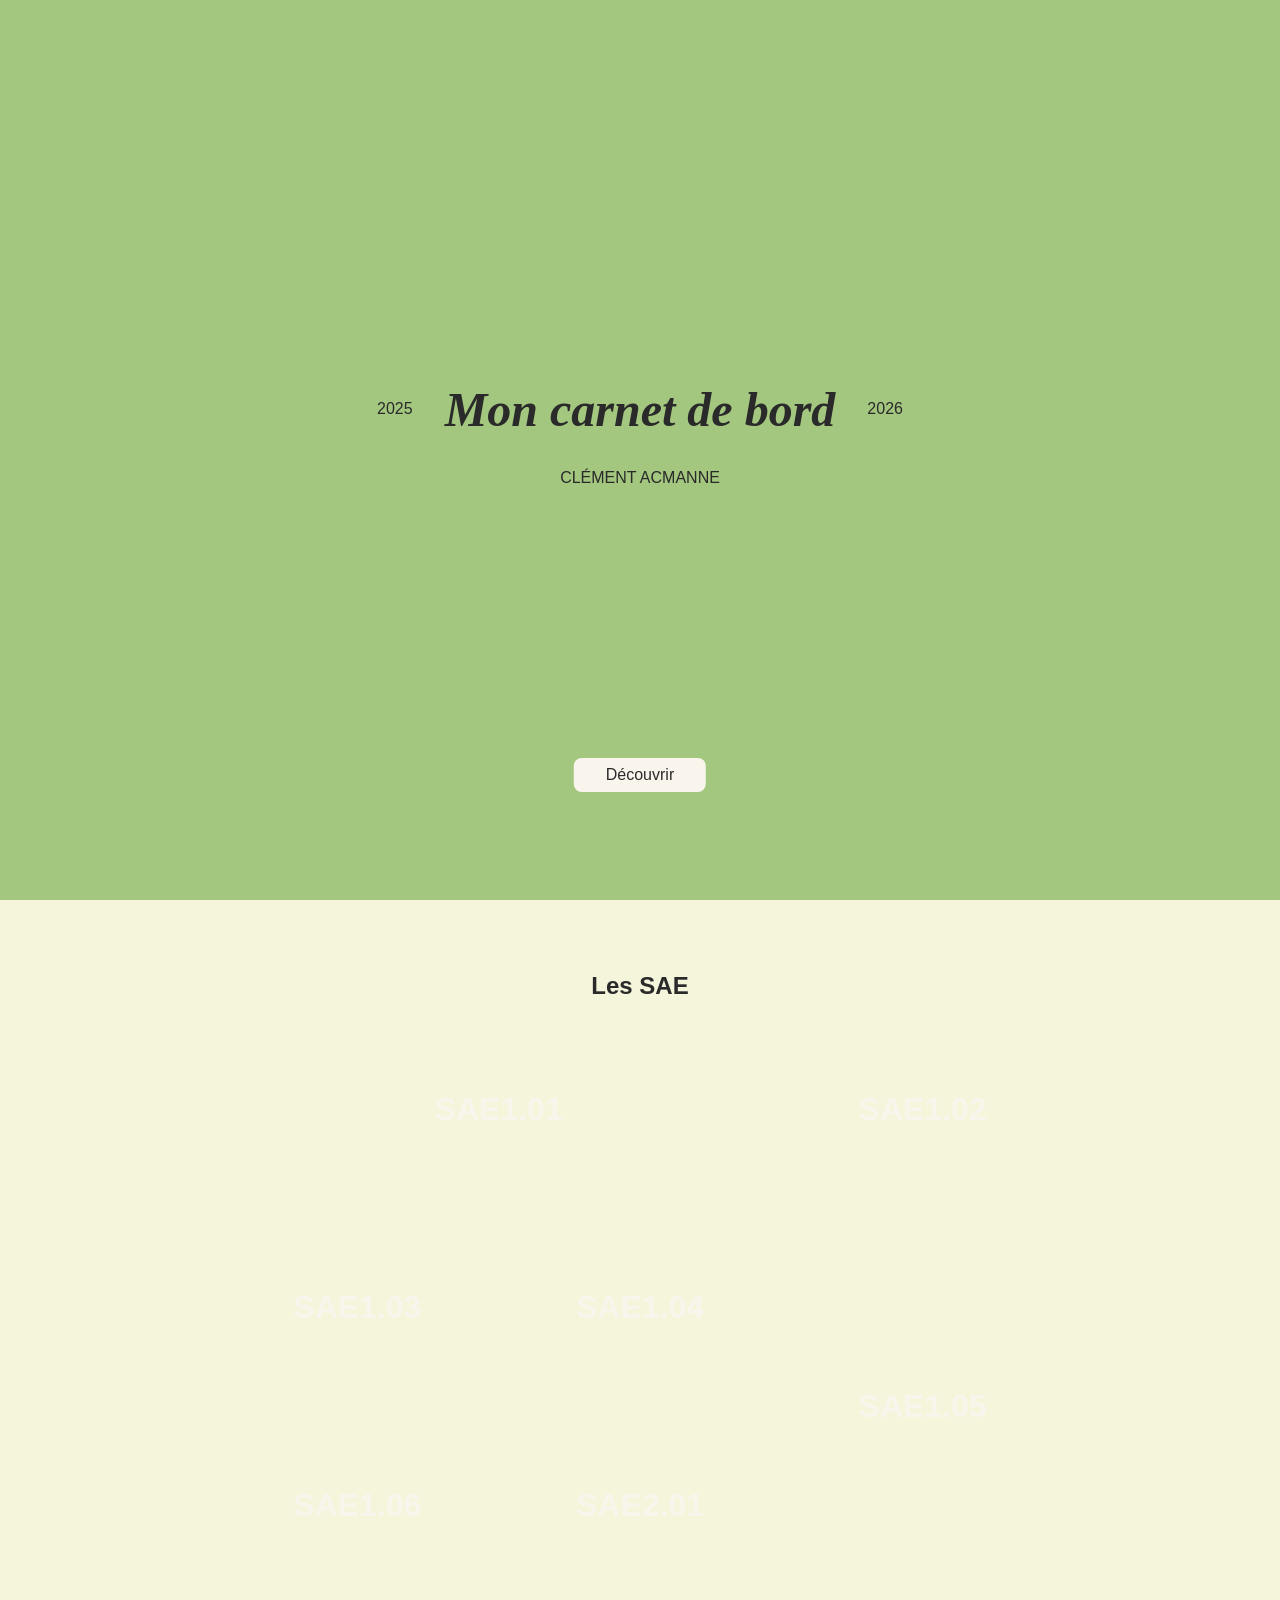
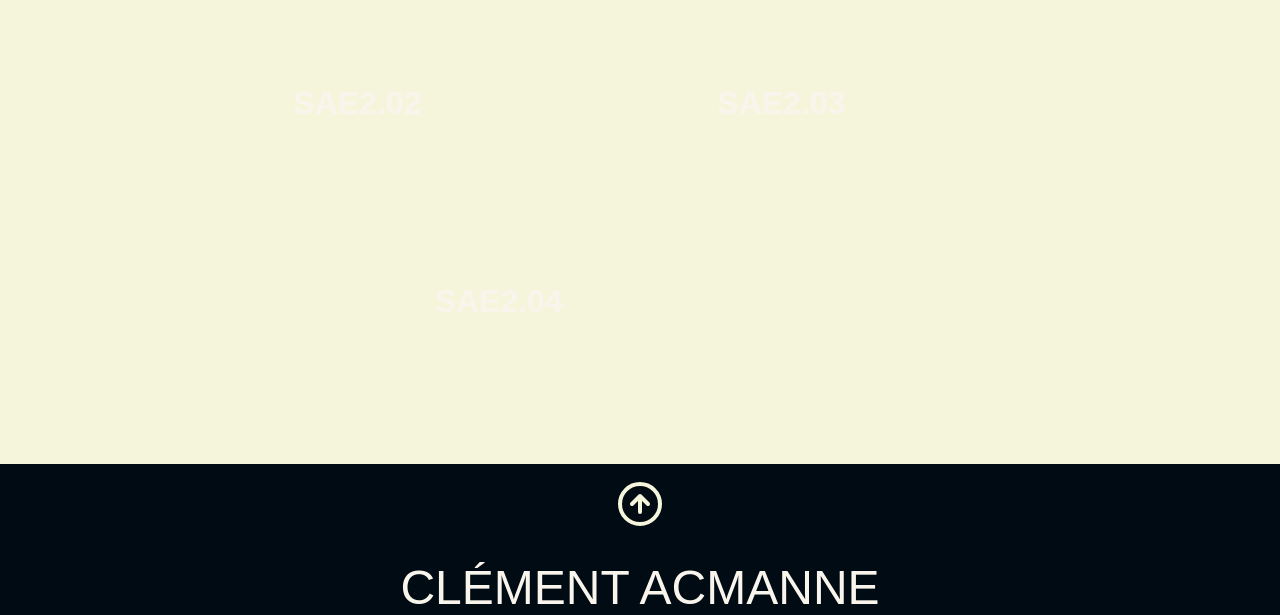
==== commit f4e12d43: "update_05-01-2026-2130" ====
--- a/index.html
+++ b/index.html
@@ -29,49 +29,17 @@
         <div>
             CLÉMENT ACMANNE
         </div>
+        <!-- Bouton découvrir -->
         <a href="#zone_sae">
             <div class="bouton_decouvrir">
                 Découvrir
             </div>
         </a>
-
     </header>
 
     <main id="zone_sae">
         <h2>Les SAE</h2>
-        <div class="zone_sae"></div>
-        <div class="grille_sae">
-            <a href="sae.html?sae=SAE1.01" class="case bandeau">
-                SAE 1.01
-            </a>
-            <a href="sae.html?sae=SAE1.02" class="case compacte">
-                SAE 1.02
-            </a>
-            <a href="sae.html?sae=SAE1.03" class="case compacte">
-                SAE 1.03
-            </a>
-            <a href="sae.html?sae=SAE1.04" class="case compacte">
-                SAE 1.04
-            </a>
-            <a href="sae.html?sae=SAE1.05" class="case portrait">
-                SAE 1.05
-            </a>
-            <a href="sae.html?sae=SAE1.06" class="case compacte">
-                SAE 1.06
-            </a>
-            <a href="sae.html?sae=SAE2.01" class="case compacte">
-                SAE 2.01
-            </a>
-            <a href="sae.html?sae=SAE2.02" class="case compacte">
-                SAE 2.02
-            </a>
-            <a href="sae.html?sae=SAE2.03" class="case bandeau">
-                SAE 2.03
-            </a>
-            <a href="sae.html?sae=SAE2.04" class="case bandeau">
-                SAE 2.04
-            </a>
-        </div>
+        <div class="grille_sae"></div>
     </main>
 
     <footer>
--- a/styles/style.css
+++ b/styles/style.css
@@ -5,17 +5,11 @@
 body {
     margin: 0;
     font-family: "DM Sans", sans-serif;
+    background-color: #F5F5DC;
 }
 
-h1 {
+h1, h2 {
     margin: 0;
-}
-
-
-.flex {
-    display: flex;
-    align-items: center;
-    gap: 32px;
 }
 
 
@@ -24,12 +18,14 @@
     color: #F9F5ED;
 }
 
-h2 {
-    margin-top: 0px;
+img {
+    width: 100%;
 }
 
-img {
-    width: 100%;
+.flex {
+    display: flex;
+    align-items: center;
+    gap: 32px;
 }
 
 /****************************/
--- a/styles/index.css
+++ b/styles/index.css
@@ -7,16 +7,10 @@
     justify-content: center;
     flex-direction: column;
     margin: auto;
-    margin-top: auto;
     min-height: 100vh;
-    max-height: 100vh;
     color: #2A2A2A;
     background-color: #A3C77F;
     position: relative;
-}
-
-header>a {
-    color: #2A2A2A;
 }
 
 h1 {
@@ -27,6 +21,7 @@
 
 .bouton_decouvrir {
     background-color: #F9F5ED;
+    color: #2A2A2A;
     border-radius: 8px;
     padding: 8px 32px;
     position: absolute;
@@ -34,22 +29,19 @@
     /* Technique pour centrer le bouton en position absolute */
     left: 50%;
     transform: translateX(-50%);
+    transition: 0.2s;
 }
 
 .bouton_decouvrir:hover {
-    box-shadow:
-        inset 0px 4px 6px 3px rgba(0, 0, 0, 0.1);
+    box-shadow: inset 0px 4px 6px 3px rgba(0, 0, 0, 0.1);
 }
 
 /****************************/
-/*        Zone SAE          */
+/*        Grille SAE        */
 /****************************/
 
 main {
-    background-color: #F5F5DC;
-    color: #F9F5ED;
     min-height: 100vh;
-    max-height: fit-content;
 }
 
 h2 {
@@ -60,11 +52,8 @@
 }
 
 .grille_sae {
+    margin: 0 auto;
     padding-bottom: 8vh;
-}
-
-.grille_sae {
-    margin: 0 auto;
     display: grid;
     grid-template-columns: repeat(3, 1fr);
     gap: 16px;
@@ -80,12 +69,9 @@
     display: flex;
     justify-content: center;
     align-items: center;
-
-    /* Style du texte */
     font-weight: bold;
     font-size: 32px;
-
-    transition: transform 0.2s ease;
+    transition: transform 0.2s;
 }
 
 .case:hover {
@@ -93,6 +79,7 @@
     filter: brightness(1.1);
 }
 
+/* Classes pour les formats de cases */
 .compacte {
     grid-row: span 3;
     grid-column: span 1;
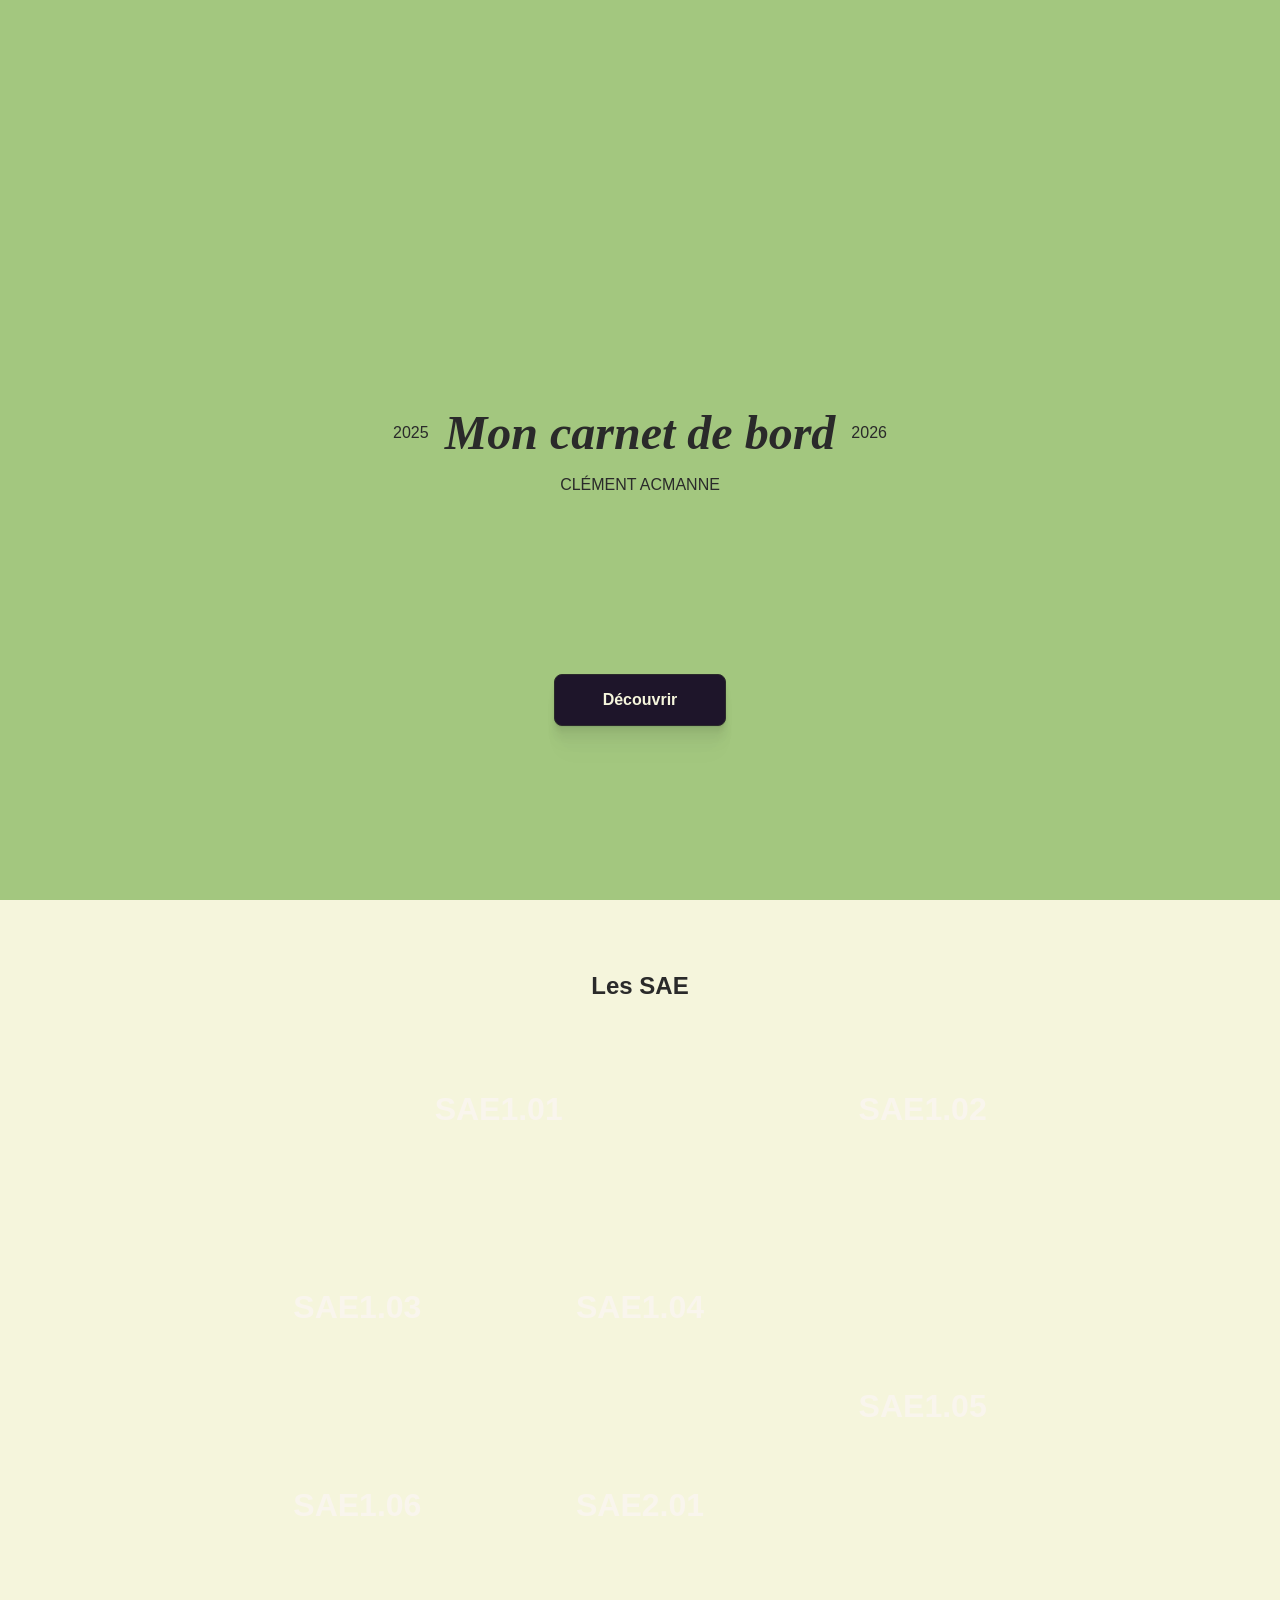
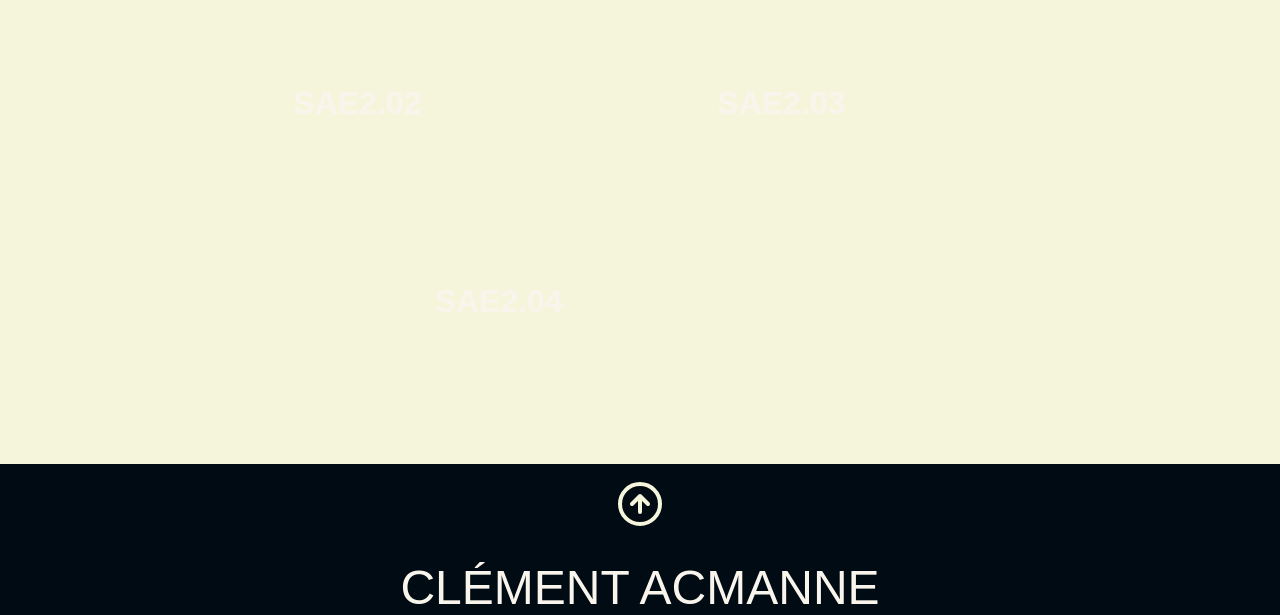
==== commit f92285c6: "Update_07-01-2026" ====
--- a/index.html
+++ b/index.html
@@ -10,30 +10,30 @@
     <link
         href="https://fonts.googleapis.com/css2?family=DM+Sans:ital,opsz,wght@0,9..40,100..1000;1,9..40,100..1000&family=Playfair+Display:ital,wght@0,400..900;1,400..900&display=swap"
         rel="stylesheet">
-    <link rel="stylesheet" href="styles/style.css">
-    <link rel="stylesheet" href="styles/index.css">
+    <link rel="stylesheet" href="./styles/style.css">
+    <link rel="stylesheet" href="./styles/index.css">
 </head>
 
 <body>
 
-    <header class="flex" id="header">
-        <div class="zone_titre flex">
+    <header id="header">
+        <div class="zone-header">
+            <div class="zone_titre">
+                <div>
+                    2025
+                </div>
+                <h1>Mon carnet de bord</h1>
+                <div>
+                    2026
+                </div>
+            </div>
             <div>
-                2025
-            </div>
-            <h1>Mon carnet de bord</h1>
-            <div>
-                2026
+                CLÉMENT ACMANNE
             </div>
         </div>
-        <div>
-            CLÉMENT ACMANNE
-        </div>
         <!-- Bouton découvrir -->
-        <a href="#zone_sae">
-            <div class="bouton_decouvrir">
-                Découvrir
-            </div>
+        <a href="#zone_sae" class="bouton_decouvrir">
+            Découvrir
         </a>
     </header>
 
--- a/styles/index.css
+++ b/styles/index.css
@@ -3,14 +3,24 @@
 /****************************/
 
 header {
-    display: flex;
-    justify-content: center;
-    flex-direction: column;
-    margin: auto;
     min-height: 100vh;
     color: #2A2A2A;
     background-color: #A3C77F;
-    position: relative;
+}
+
+.zone_titre {
+    display: flex;
+    align-items: center;
+    justify-content: center;
+    gap: 16px;
+    padding-top: 45vh;
+    margin-bottom: 16px;
+}
+
+.zone-header {
+    display: flex;
+    flex-direction: column;
+    align-items: center;
 }
 
 h1 {
@@ -20,24 +30,34 @@
 }
 
 .bouton_decouvrir {
-    background-color: #F9F5ED;
-    color: #2A2A2A;
+    background-color: #1E152A;
+    color: #F5F5DC;
+    display: block;
+    width: fit-content;  
+    margin: 10vh auto 0 auto;
+    margin-top: 20vh;
+    font-weight: bold;
+    width: fit-content;
     border-radius: 8px;
-    padding: 8px 32px;
-    position: absolute;
-    bottom: 12vh;
-    /* Technique pour centrer le bouton en position absolute */
-    left: 50%;
-    transform: translateX(-50%);
+    border: 1px solid #2A2A2A;
+    padding: 16px 48px;
+    box-shadow: 0px 1px 1px rgba(3, 7, 18, 0.06),
+                0px 5px 4px rgba(3, 7, 18, 0.05),
+                0px 12px 9px rgba(3, 7, 18, 0.04),
+                0px 20px 15px rgba(3, 7, 18, 0.02),
+                0px 32px 24px rgba(3, 7, 18, 0.01);
     transition: 0.2s;
 }
 
 .bouton_decouvrir:hover {
-    box-shadow: inset 0px 4px 6px 3px rgba(0, 0, 0, 0.1);
+    background-color: #F5F5DC;
+    color: #1E152A;     
+    transform: scale(1.02);
+    cursor: pointer;
 }
 
 /****************************/
-/*        Grille SAE        */
+/*       Grille SAE         */
 /****************************/
 
 main {
